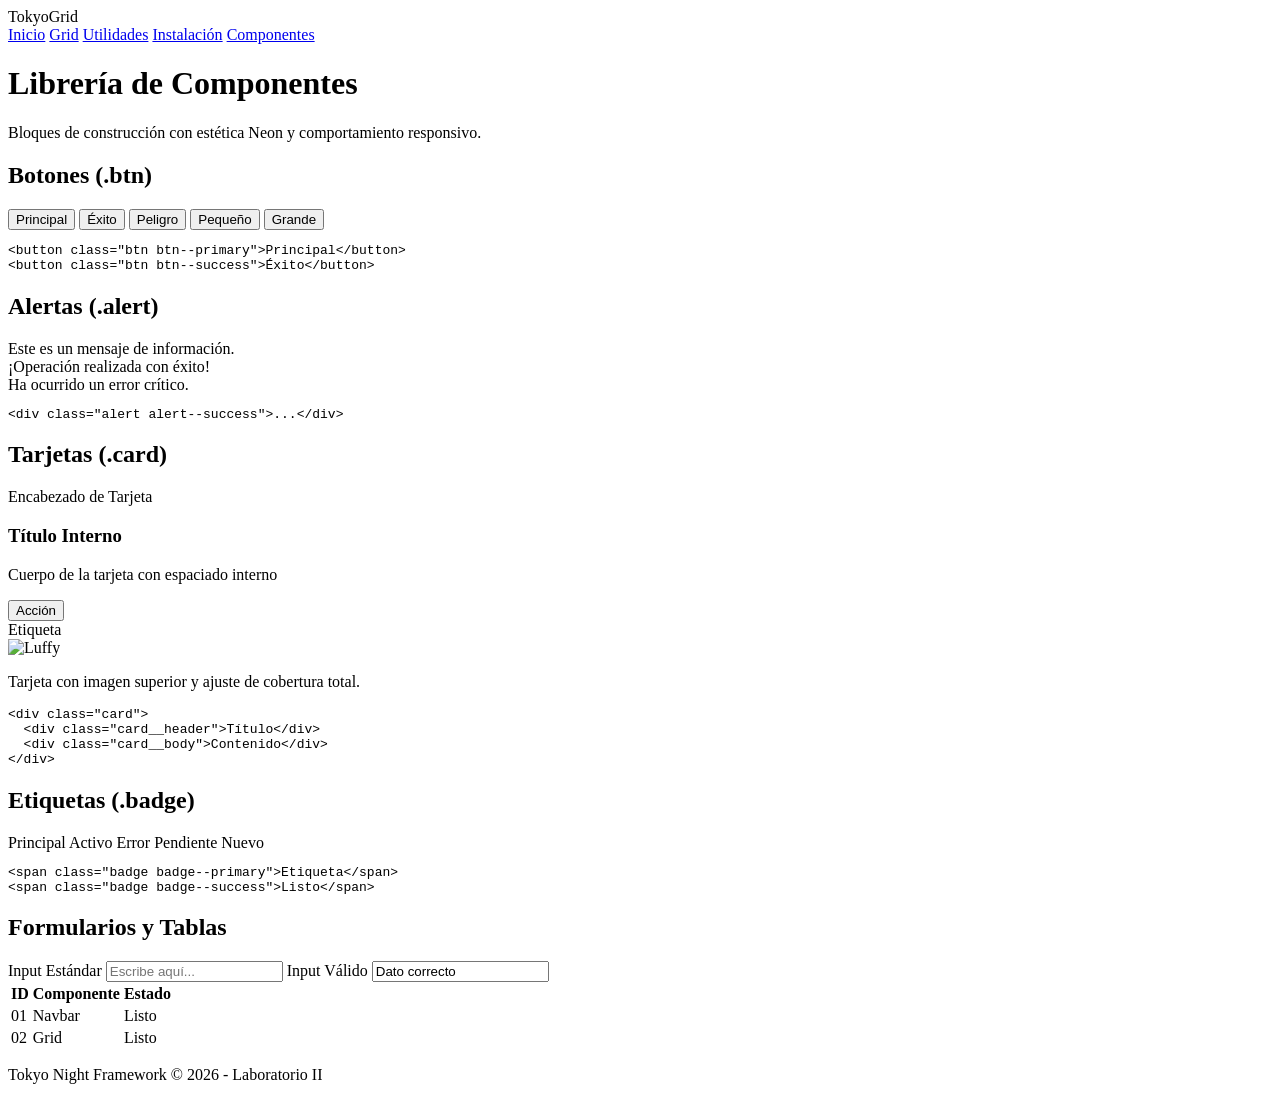
==== docs/components.html @ a8d88ed3 "Documentacion finalizada" ====
<!DOCTYPE html>
<html lang="es">
<head>
    <meta charset="UTF-8">
    <meta name="viewport" content="width=device-width, initial-scale=1.0">
    <title>Tokyo Night - Componentes</title>
    <link rel="stylesheet" href="../css/style.css">
</head>
<body class="bg-main text-main">
    <nav class="navbar">
      <div class="navbar__logo pl-4">
        Tokyo<span class="text-primary ml-1">Grid</span>
      </div>
      <div class="navbar__menu pr-4">
        <a href="index.html">Inicio</a>
        <a href="grid.html" class="text-info">Grid</a>
        <a href="utilities.html">Utilidades</a>
        <a href="installation.html">Instalación</a>
        <a href="components.html" class="text-info">Componentes</a>
      </div>
    </nav>

    <main class="container mt-7">
        <header class="mb-7">
            <h1 class="fs-1 text-primary fw-bold">Librería de Componentes</h1>
            <p class="fs-4 mt-2 text-info">Bloques de construcción con estética Neon y comportamiento responsivo.</p>
        </header>

        <section class="mb-7">
            <h2 class="fs-2 text-primary pb-2 mb-4 border-bottom">Botones (.btn)</h2>
            <div class="bg-secondary p-5 rounded border mb-4 shadow">
                <div class="d-flex gap-3 flex-wrap justify-center">
                    <button class="btn btn--primary">Principal</button>
                    <button class="btn btn--success">Éxito</button>
                    <button class="btn btn--danger">Peligro</button>
                    <button class="btn btn--primary btn--sm">Pequeño</button>
                    <button class="btn btn--primary btn--lg">Grande</button>
                </div>
            </div>
            <pre class="bg-secondary p-4 rounded border text-success shadow overflow-x-auto"><code>&lt;button class="btn btn--primary"&gt;Principal&lt;/button&gt;
&lt;button class="btn btn--success"&gt;Éxito&lt;/button&gt;</code></pre>
        </section>

        <section class="mb-7">
            <h2 class="fs-2 text-primary pb-2 mb-4 border-bottom">Alertas (.alert)</h2>
            <div class="bg-main p-4 border rounded mb-4">
                <div class="alert alert--info">Este es un mensaje de información.</div>
                <div class="alert alert--success">¡Operación realizada con éxito!</div>
                <div class="alert alert--danger">Ha ocurrido un error crítico.</div>
            </div>
            <pre class="bg-secondary p-4 rounded border text-success shadow overflow-x-auto"><code>&lt;div class="alert alert--success"&gt;...&lt;/div&gt;</code></pre>
        </section>

        <section class="mb-7">
            <h2 class="fs-2 text-primary pb-2 mb-4 border-bottom">Tarjetas (.card)</h2>
            <div class="row">
                <div class="col-12 col-lg-6 mb-4">
                    <div class="card h-100">
                        <div class="card__header text-secondary text-center fw-bold">Encabezado de Tarjeta</div>
                        <div class="card__body p-5">
                            <h3 class="text-primary mb-3 fs-3">Título Interno</h3>
                            <p class="text-main mb-4">Cuerpo de la tarjeta con espaciado interno</p>
                            <button class="btn btn--primary btn--sm">Acción</button>
                        </div>
                        <div class="card__footer">
                            <span class="badge badge--primary">Etiqueta</span>
                        </div>
                    </div>
                </div>
                <div class="col-12 col-lg-6 mb-4">
                    <div class="card h-100">
                        <div class="card__img">
                            <img src="https://preview.redd.it/manga-colored-luffy-done-by-me-v0-aye4n06gyhqc1.jpg?width=640&crop=smart&auto=webp&s=9b282a5978fe5243f90673b90d4f3b645756d892" alt="Luffy">
                        </div>
                        <div class="card__body p-5">
                            <p class="text-main">Tarjeta con imagen superior y ajuste de cobertura total.</p>
                        </div>
                    </div>
                </div>
            </div>
            <pre class="bg-secondary p-4 rounded border text-success shadow overflow-x-auto"><code>&lt;div class="card"&gt;
  &lt;div class="card__header"&gt;Título&lt;/div&gt;
  &lt;div class="card__body"&gt;Contenido&lt;/div&gt;
&lt;/div&gt;</code></pre>
        </section>

        <section class="mb-7">
            <h2 class="fs-2 text-primary pb-2 mb-4 border-bottom">Etiquetas (.badge)</h2>
            <div class="bg-secondary p-5 rounded border mb-4 shadow">
                <div class="d-flex gap-3 flex-wrap justify-center">
                    <span class="badge badge--primary">Principal</span>
                    <span class="badge badge--success">Activo</span>
                    <span class="badge badge--danger">Error</span>
                    <span class="badge badge--warning">Pendiente</span>
                    <span class="badge badge--info">Nuevo</span>
                </div>
            </div>
            <pre class="bg-secondary p-4 rounded border text-success shadow overflow-x-auto"><code>&lt;span class="badge badge--primary"&gt;Etiqueta&lt;/span&gt;
&lt;span class="badge badge--success"&gt;Listo&lt;/span&gt;</code></pre>
        </section>

        <section class="mb-7">
            <h2 class="fs-2 text-primary pb-2 mb-4 border-bottom">Formularios y Tablas</h2>
            <div class="row">
                <div class="col-12 col-lg-5 mb-4">
                    <div class="bg-secondary p-5 rounded border h-100">
                        <label class="d-block mb-2 text-info">Input Estándar</label>
                        <input type="text" class="input mb-4" placeholder="Escribe aquí...">
                        
                        <label class="d-block mb-2 text-success">Input Válido</label>
                        <input type="text" class="input input--valid" value="Dato correcto">
                    </div>
                </div>
                <div class="col-12 col-lg-7 mb-4">
                    <div class="overflow-x-auto">
                        <table class="table">
                            <thead>
                                <tr>
                                    <th>ID</th>
                                    <th>Componente</th>
                                    <th>Estado</th>
                                </tr>
                            </thead>
                            <tbody>
                                <tr>
                                    <td>01</td>
                                    <td>Navbar</td>
                                    <td><span class="badge badge--success">Listo</span></td>
                                </tr>
                                <tr>
                                    <td>02</td>
                                    <td>Grid</td>
                                    <td><span class="badge badge--success">Listo</span></td>
                                </tr>
                            </tbody>
                        </table>
                    </div>
                </div>
            </div>
        </section>
    </main>

   <footer class="bg-secondary text-center p-6 mt-7 border-0">
      <p class="text-info fw-bold">
        Tokyo Night Framework &copy; 2026 - Laboratorio II
      </p>
    </footer>
</body>
</html>
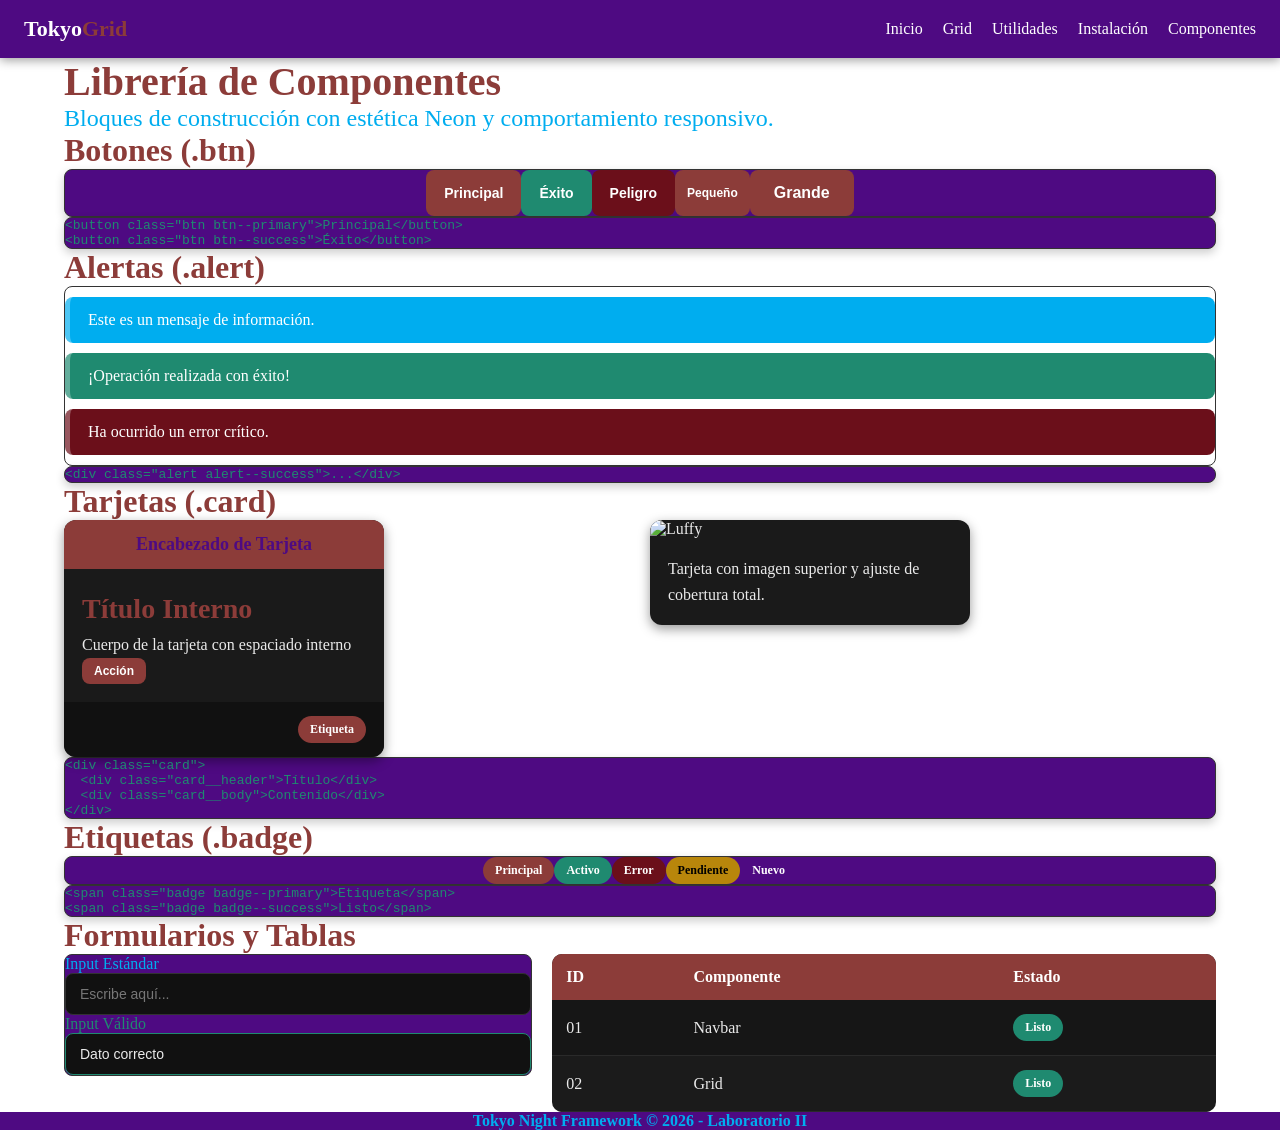
==== commit 72015202: "Rutas absolutas para github pages" ====
--- a/docs/components.html
+++ b/docs/components.html
@@ -1,12 +1,12 @@
-<!DOCTYPE html>
+<!doctype html>
 <html lang="es">
-<head>
-    <meta charset="UTF-8">
-    <meta name="viewport" content="width=device-width, initial-scale=1.0">
+  <head>
+    <meta charset="UTF-8" />
+    <meta name="viewport" content="width=device-width, initial-scale=1.0" />
     <title>Tokyo Night - Componentes</title>
-    <link rel="stylesheet" href="../css/style.css">
-</head>
-<body class="bg-main text-main">
+    <link rel="stylesheet" href="https://natanael-ym23003.github.io/tokyo-sass-library/sass/main.css">
+  </head>
+  <body class="bg-main text-main">
     <nav class="navbar">
       <div class="navbar__logo pl-4">
         Tokyo<span class="text-primary ml-1">Grid</span>
@@ -21,129 +21,170 @@
     </nav>
 
     <main class="container mt-7">
-        <header class="mb-7">
-            <h1 class="fs-1 text-primary fw-bold">Librería de Componentes</h1>
-            <p class="fs-4 mt-2 text-info">Bloques de construcción con estética Neon y comportamiento responsivo.</p>
-        </header>
+      <header class="mb-7">
+        <h1 class="fs-1 text-primary fw-bold">Librería de Componentes</h1>
+        <p class="fs-4 mt-2 text-info">
+          Bloques de construcción con estética Neon y comportamiento responsivo.
+        </p>
+      </header>
 
-        <section class="mb-7">
-            <h2 class="fs-2 text-primary pb-2 mb-4 border-bottom">Botones (.btn)</h2>
-            <div class="bg-secondary p-5 rounded border mb-4 shadow">
-                <div class="d-flex gap-3 flex-wrap justify-center">
-                    <button class="btn btn--primary">Principal</button>
-                    <button class="btn btn--success">Éxito</button>
-                    <button class="btn btn--danger">Peligro</button>
-                    <button class="btn btn--primary btn--sm">Pequeño</button>
-                    <button class="btn btn--primary btn--lg">Grande</button>
-                </div>
+      <section class="mb-7">
+        <h2 class="fs-2 text-primary pb-2 mb-4 border-bottom">
+          Botones (.btn)
+        </h2>
+        <div class="bg-secondary p-5 rounded border mb-4 shadow">
+          <div class="d-flex gap-3 flex-wrap justify-center">
+            <button class="btn btn--primary">Principal</button>
+            <button class="btn btn--success">Éxito</button>
+            <button class="btn btn--danger">Peligro</button>
+            <button class="btn btn--primary btn--sm">Pequeño</button>
+            <button class="btn btn--primary btn--lg">Grande</button>
+          </div>
+        </div>
+        <pre
+          class="bg-secondary p-4 rounded border text-success shadow overflow-x-auto"
+        ><code>&lt;button class="btn btn--primary"&gt;Principal&lt;/button&gt;
+&lt;button class="btn btn--success"&gt;Éxito&lt;/button&gt;</code></pre>
+      </section>
+
+      <section class="mb-7">
+        <h2 class="fs-2 text-primary pb-2 mb-4 border-bottom">
+          Alertas (.alert)
+        </h2>
+        <div class="bg-main p-4 border rounded mb-4">
+          <div class="alert alert--info">
+            Este es un mensaje de información.
+          </div>
+          <div class="alert alert--success">
+            ¡Operación realizada con éxito!
+          </div>
+          <div class="alert alert--danger">Ha ocurrido un error crítico.</div>
+        </div>
+        <pre
+          class="bg-secondary p-4 rounded border text-success shadow overflow-x-auto"
+        ><code>&lt;div class="alert alert--success"&gt;...&lt;/div&gt;</code></pre>
+      </section>
+
+      <section class="mb-7">
+        <h2 class="fs-2 text-primary pb-2 mb-4 border-bottom">
+          Tarjetas (.card)
+        </h2>
+        <div class="row">
+          <div class="col-12 col-lg-6 mb-4">
+            <div class="card h-100">
+              <div class="card__header text-secondary text-center fw-bold">
+                Encabezado de Tarjeta
+              </div>
+              <div class="card__body p-5">
+                <h3 class="text-primary mb-3 fs-3">Título Interno</h3>
+                <p class="text-main mb-4">
+                  Cuerpo de la tarjeta con espaciado interno
+                </p>
+                <button class="btn btn--primary btn--sm">Acción</button>
+              </div>
+              <div class="card__footer">
+                <span class="badge badge--primary">Etiqueta</span>
+              </div>
             </div>
-            <pre class="bg-secondary p-4 rounded border text-success shadow overflow-x-auto"><code>&lt;button class="btn btn--primary"&gt;Principal&lt;/button&gt;
-&lt;button class="btn btn--success"&gt;Éxito&lt;/button&gt;</code></pre>
-        </section>
-
-        <section class="mb-7">
-            <h2 class="fs-2 text-primary pb-2 mb-4 border-bottom">Alertas (.alert)</h2>
-            <div class="bg-main p-4 border rounded mb-4">
-                <div class="alert alert--info">Este es un mensaje de información.</div>
-                <div class="alert alert--success">¡Operación realizada con éxito!</div>
-                <div class="alert alert--danger">Ha ocurrido un error crítico.</div>
+          </div>
+          <div class="col-12 col-lg-6 mb-4">
+            <div class="card h-100">
+              <div class="card__img">
+                <img
+                  src="https://preview.redd.it/manga-colored-luffy-done-by-me-v0-aye4n06gyhqc1.jpg?width=640&crop=smart&auto=webp&s=9b282a5978fe5243f90673b90d4f3b645756d892"
+                  alt="Luffy"
+                />
+              </div>
+              <div class="card__body p-5">
+                <p class="text-main">
+                  Tarjeta con imagen superior y ajuste de cobertura total.
+                </p>
+              </div>
             </div>
-            <pre class="bg-secondary p-4 rounded border text-success shadow overflow-x-auto"><code>&lt;div class="alert alert--success"&gt;...&lt;/div&gt;</code></pre>
-        </section>
-
-        <section class="mb-7">
-            <h2 class="fs-2 text-primary pb-2 mb-4 border-bottom">Tarjetas (.card)</h2>
-            <div class="row">
-                <div class="col-12 col-lg-6 mb-4">
-                    <div class="card h-100">
-                        <div class="card__header text-secondary text-center fw-bold">Encabezado de Tarjeta</div>
-                        <div class="card__body p-5">
-                            <h3 class="text-primary mb-3 fs-3">Título Interno</h3>
-                            <p class="text-main mb-4">Cuerpo de la tarjeta con espaciado interno</p>
-                            <button class="btn btn--primary btn--sm">Acción</button>
-                        </div>
-                        <div class="card__footer">
-                            <span class="badge badge--primary">Etiqueta</span>
-                        </div>
-                    </div>
-                </div>
-                <div class="col-12 col-lg-6 mb-4">
-                    <div class="card h-100">
-                        <div class="card__img">
-                            <img src="https://preview.redd.it/manga-colored-luffy-done-by-me-v0-aye4n06gyhqc1.jpg?width=640&crop=smart&auto=webp&s=9b282a5978fe5243f90673b90d4f3b645756d892" alt="Luffy">
-                        </div>
-                        <div class="card__body p-5">
-                            <p class="text-main">Tarjeta con imagen superior y ajuste de cobertura total.</p>
-                        </div>
-                    </div>
-                </div>
-            </div>
-            <pre class="bg-secondary p-4 rounded border text-success shadow overflow-x-auto"><code>&lt;div class="card"&gt;
+          </div>
+        </div>
+        <pre
+          class="bg-secondary p-4 rounded border text-success shadow overflow-x-auto"
+        ><code>&lt;div class="card"&gt;
   &lt;div class="card__header"&gt;Título&lt;/div&gt;
   &lt;div class="card__body"&gt;Contenido&lt;/div&gt;
 &lt;/div&gt;</code></pre>
-        </section>
+      </section>
 
-        <section class="mb-7">
-            <h2 class="fs-2 text-primary pb-2 mb-4 border-bottom">Etiquetas (.badge)</h2>
-            <div class="bg-secondary p-5 rounded border mb-4 shadow">
-                <div class="d-flex gap-3 flex-wrap justify-center">
-                    <span class="badge badge--primary">Principal</span>
-                    <span class="badge badge--success">Activo</span>
-                    <span class="badge badge--danger">Error</span>
-                    <span class="badge badge--warning">Pendiente</span>
-                    <span class="badge badge--info">Nuevo</span>
-                </div>
+      <section class="mb-7">
+        <h2 class="fs-2 text-primary pb-2 mb-4 border-bottom">
+          Etiquetas (.badge)
+        </h2>
+        <div class="bg-secondary p-5 rounded border mb-4 shadow">
+          <div class="d-flex gap-3 flex-wrap justify-center">
+            <span class="badge badge--primary">Principal</span>
+            <span class="badge badge--success">Activo</span>
+            <span class="badge badge--danger">Error</span>
+            <span class="badge badge--warning">Pendiente</span>
+            <span class="badge badge--info">Nuevo</span>
+          </div>
+        </div>
+        <pre
+          class="bg-secondary p-4 rounded border text-success shadow overflow-x-auto"
+        ><code>&lt;span class="badge badge--primary"&gt;Etiqueta&lt;/span&gt;
+&lt;span class="badge badge--success"&gt;Listo&lt;/span&gt;</code></pre>
+      </section>
+
+      <section class="mb-7">
+        <h2 class="fs-2 text-primary pb-2 mb-4 border-bottom">
+          Formularios y Tablas
+        </h2>
+        <div class="row">
+          <div class="col-12 col-lg-5 mb-4">
+            <div class="bg-secondary p-5 rounded border h-100">
+              <label class="d-block mb-2 text-info">Input Estándar</label>
+              <input
+                type="text"
+                class="input mb-4"
+                placeholder="Escribe aquí..."
+              />
+
+              <label class="d-block mb-2 text-success">Input Válido</label>
+              <input
+                type="text"
+                class="input input--valid"
+                value="Dato correcto"
+              />
             </div>
-            <pre class="bg-secondary p-4 rounded border text-success shadow overflow-x-auto"><code>&lt;span class="badge badge--primary"&gt;Etiqueta&lt;/span&gt;
-&lt;span class="badge badge--success"&gt;Listo&lt;/span&gt;</code></pre>
-        </section>
-
-        <section class="mb-7">
-            <h2 class="fs-2 text-primary pb-2 mb-4 border-bottom">Formularios y Tablas</h2>
-            <div class="row">
-                <div class="col-12 col-lg-5 mb-4">
-                    <div class="bg-secondary p-5 rounded border h-100">
-                        <label class="d-block mb-2 text-info">Input Estándar</label>
-                        <input type="text" class="input mb-4" placeholder="Escribe aquí...">
-                        
-                        <label class="d-block mb-2 text-success">Input Válido</label>
-                        <input type="text" class="input input--valid" value="Dato correcto">
-                    </div>
-                </div>
-                <div class="col-12 col-lg-7 mb-4">
-                    <div class="overflow-x-auto">
-                        <table class="table">
-                            <thead>
-                                <tr>
-                                    <th>ID</th>
-                                    <th>Componente</th>
-                                    <th>Estado</th>
-                                </tr>
-                            </thead>
-                            <tbody>
-                                <tr>
-                                    <td>01</td>
-                                    <td>Navbar</td>
-                                    <td><span class="badge badge--success">Listo</span></td>
-                                </tr>
-                                <tr>
-                                    <td>02</td>
-                                    <td>Grid</td>
-                                    <td><span class="badge badge--success">Listo</span></td>
-                                </tr>
-                            </tbody>
-                        </table>
-                    </div>
-                </div>
+          </div>
+          <div class="col-12 col-lg-7 mb-4">
+            <div class="overflow-x-auto">
+              <table class="table">
+                <thead>
+                  <tr>
+                    <th>ID</th>
+                    <th>Componente</th>
+                    <th>Estado</th>
+                  </tr>
+                </thead>
+                <tbody>
+                  <tr>
+                    <td>01</td>
+                    <td>Navbar</td>
+                    <td><span class="badge badge--success">Listo</span></td>
+                  </tr>
+                  <tr>
+                    <td>02</td>
+                    <td>Grid</td>
+                    <td><span class="badge badge--success">Listo</span></td>
+                  </tr>
+                </tbody>
+              </table>
             </div>
-        </section>
+          </div>
+        </div>
+      </section>
     </main>
 
-   <footer class="bg-secondary text-center p-6 mt-7 border-0">
+    <footer class="bg-secondary text-center p-6 mt-7 border-0">
       <p class="text-info fw-bold">
         Tokyo Night Framework &copy; 2026 - Laboratorio II
       </p>
     </footer>
-</body>
-</html>+  </body>
+</html>
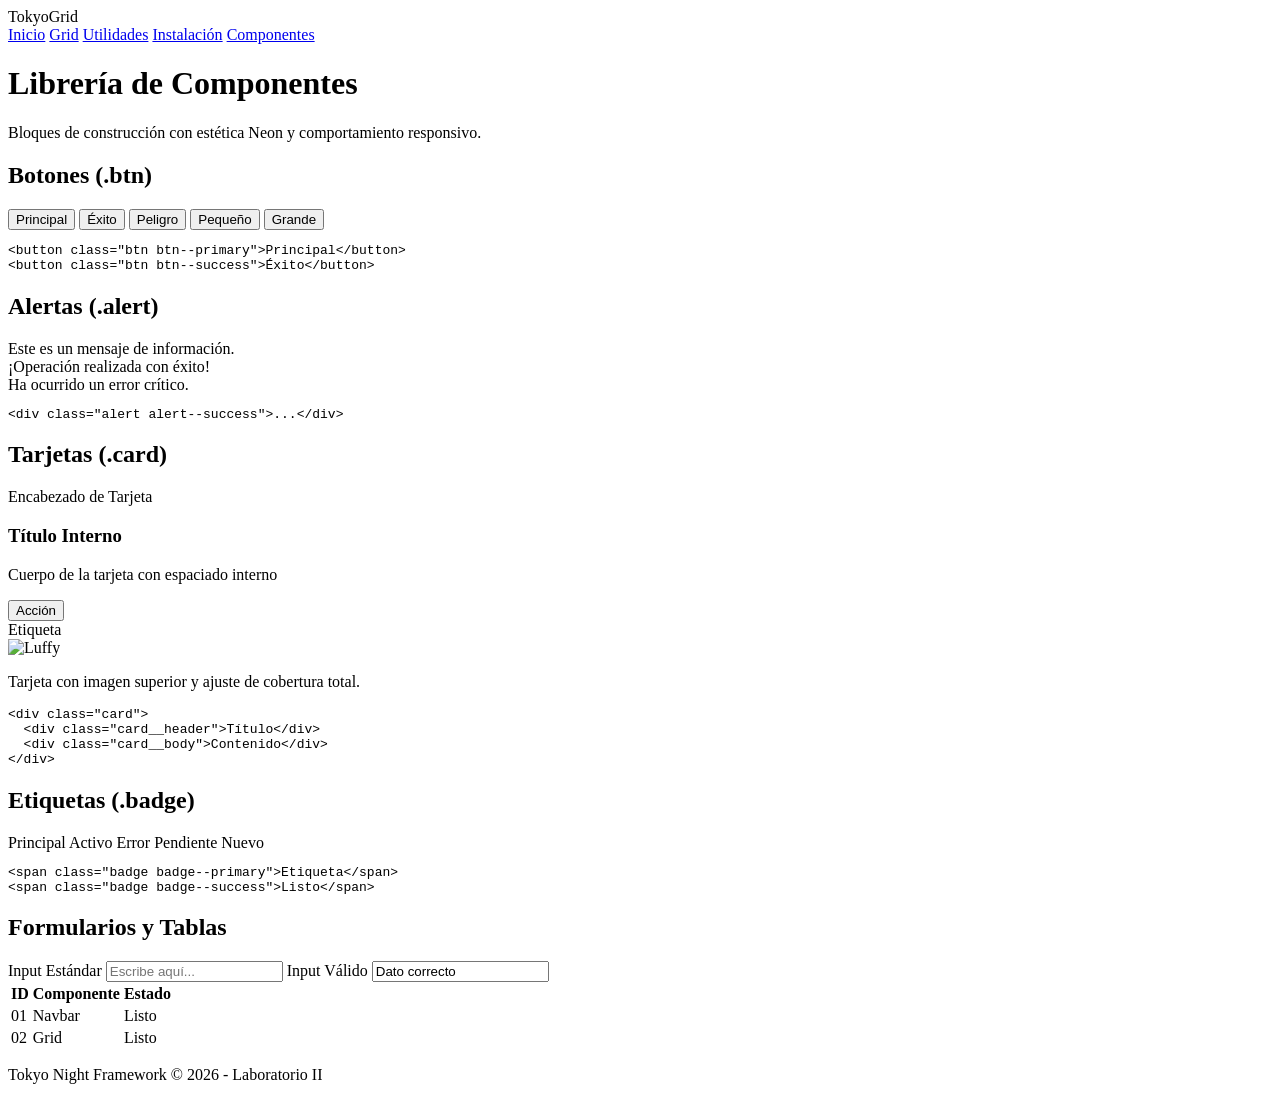
==== commit 085f389c: "Cambios en ruta para github pages" ====
--- a/docs/components.html
+++ b/docs/components.html
@@ -4,7 +4,7 @@
     <meta charset="UTF-8" />
     <meta name="viewport" content="width=device-width, initial-scale=1.0" />
     <title>Tokyo Night - Componentes</title>
-    <link rel="stylesheet" href="https://natanael-ym23003.github.io/tokyo-sass-library/sass/main.css">
+    <link rel="stylesheet" href="https://natanael-ym23003.github.io/tokyo-sass-library/css/style.css">
   </head>
   <body class="bg-main text-main">
     <nav class="navbar">
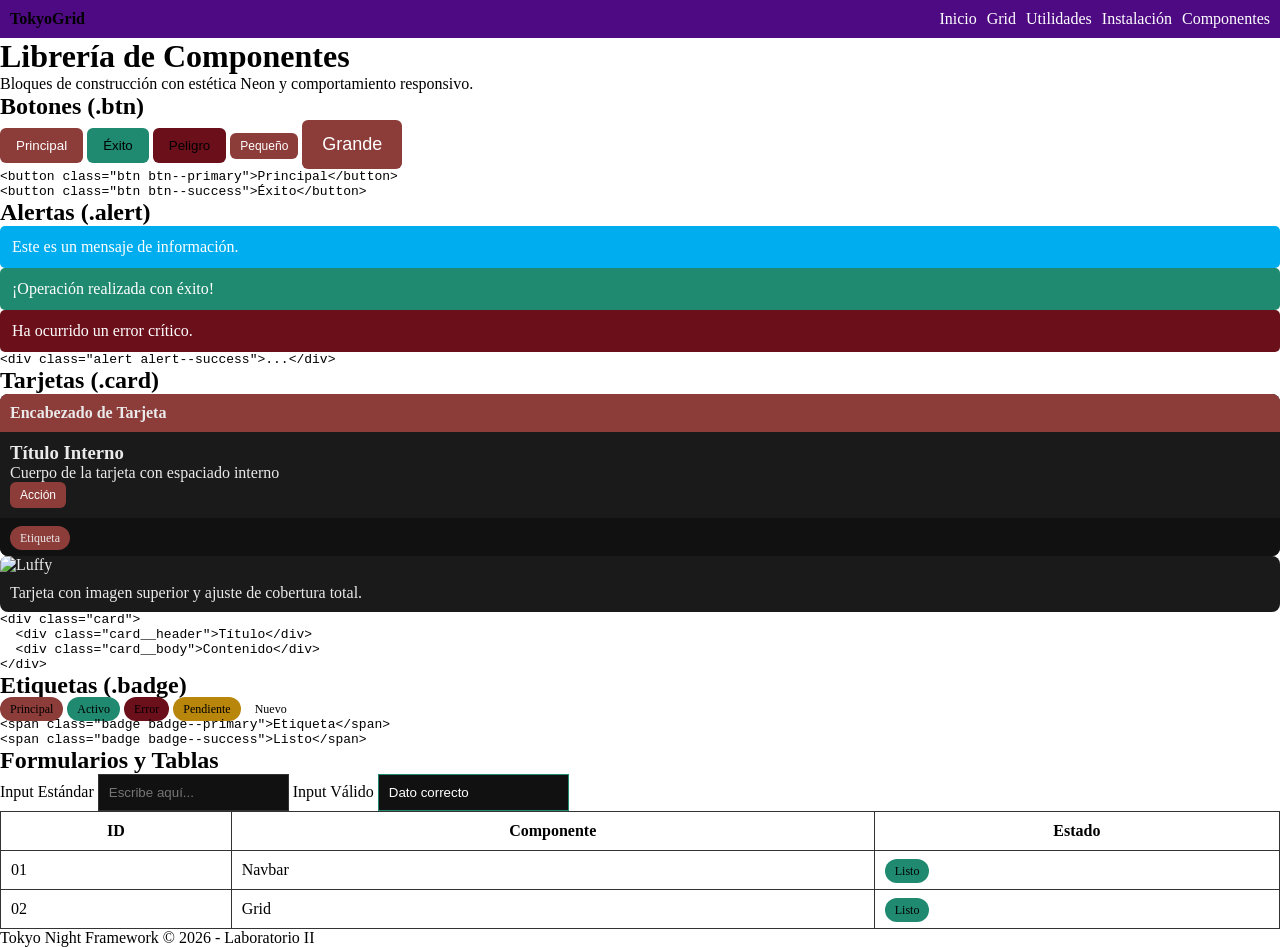
==== commit a8877177: "Cambios en ruta github pages confusion" ====
--- a/docs/components.html
+++ b/docs/components.html
@@ -4,7 +4,7 @@
     <meta charset="UTF-8" />
     <meta name="viewport" content="width=device-width, initial-scale=1.0" />
     <title>Tokyo Night - Componentes</title>
-    <link rel="stylesheet" href="https://natanael-ym23003.github.io/tokyo-sass-library/css/style.css">
+    <link rel="stylesheet" href="https://natanael-ym23003.github.io/tokyo-sass-library/css/main.css">
   </head>
   <body class="bg-main text-main">
     <nav class="navbar">
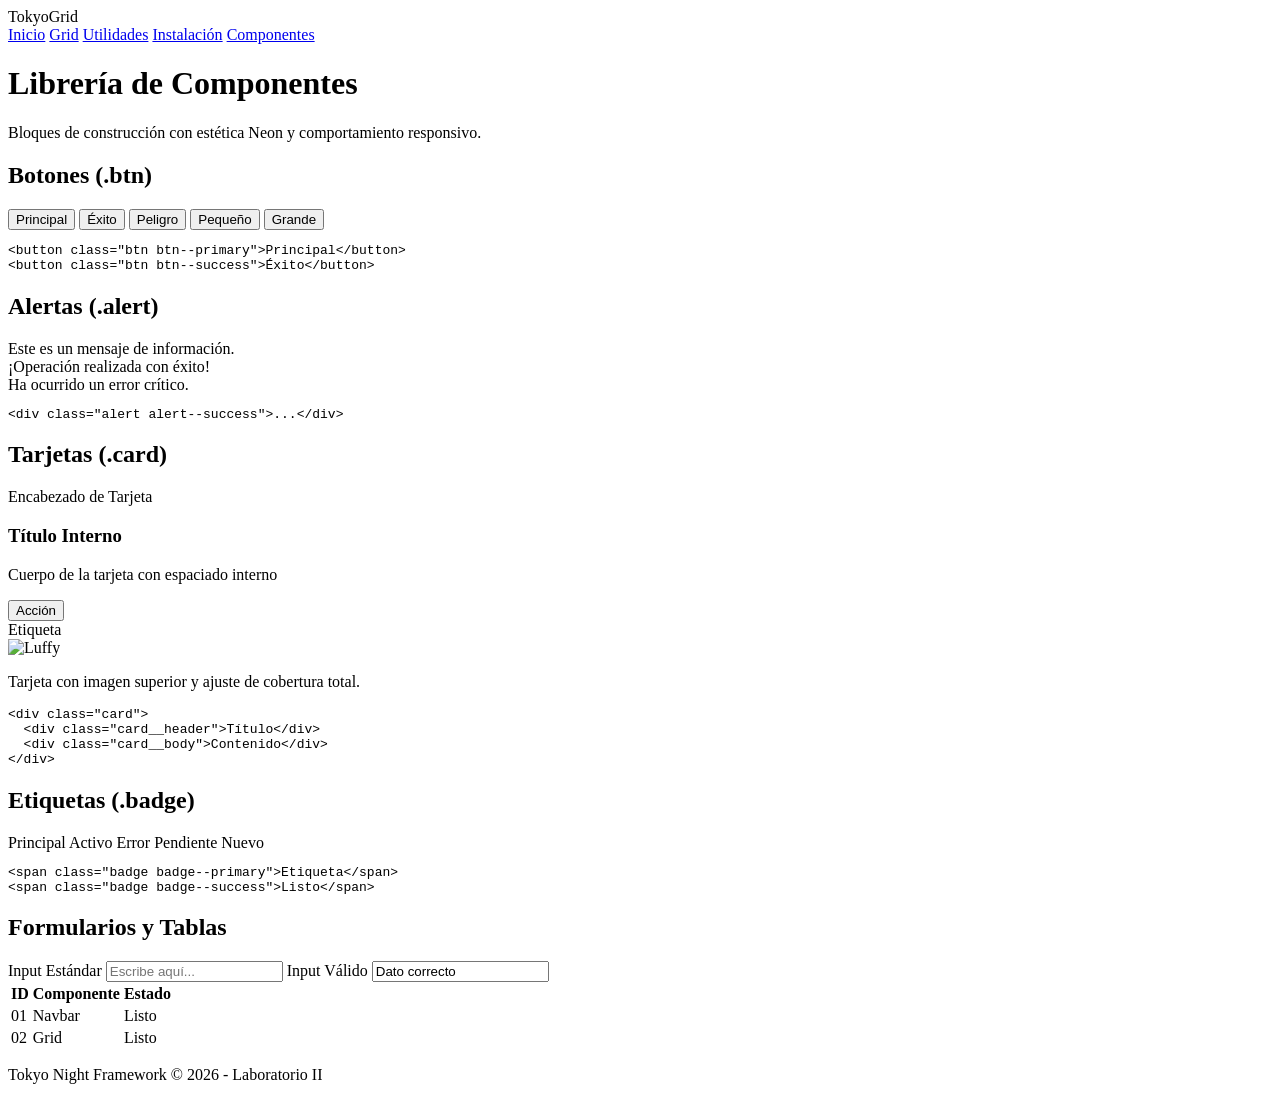
==== commit 1611b25c: "xd" ====
--- a/docs/components.html
+++ b/docs/components.html
@@ -4,7 +4,7 @@
     <meta charset="UTF-8" />
     <meta name="viewport" content="width=device-width, initial-scale=1.0" />
     <title>Tokyo Night - Componentes</title>
-    <link rel="stylesheet" href="https://natanael-ym23003.github.io/tokyo-sass-library/css/main.css">
+    <link rel="stylesheet" href="../css/style.css">
   </head>
   <body class="bg-main text-main">
     <nav class="navbar">
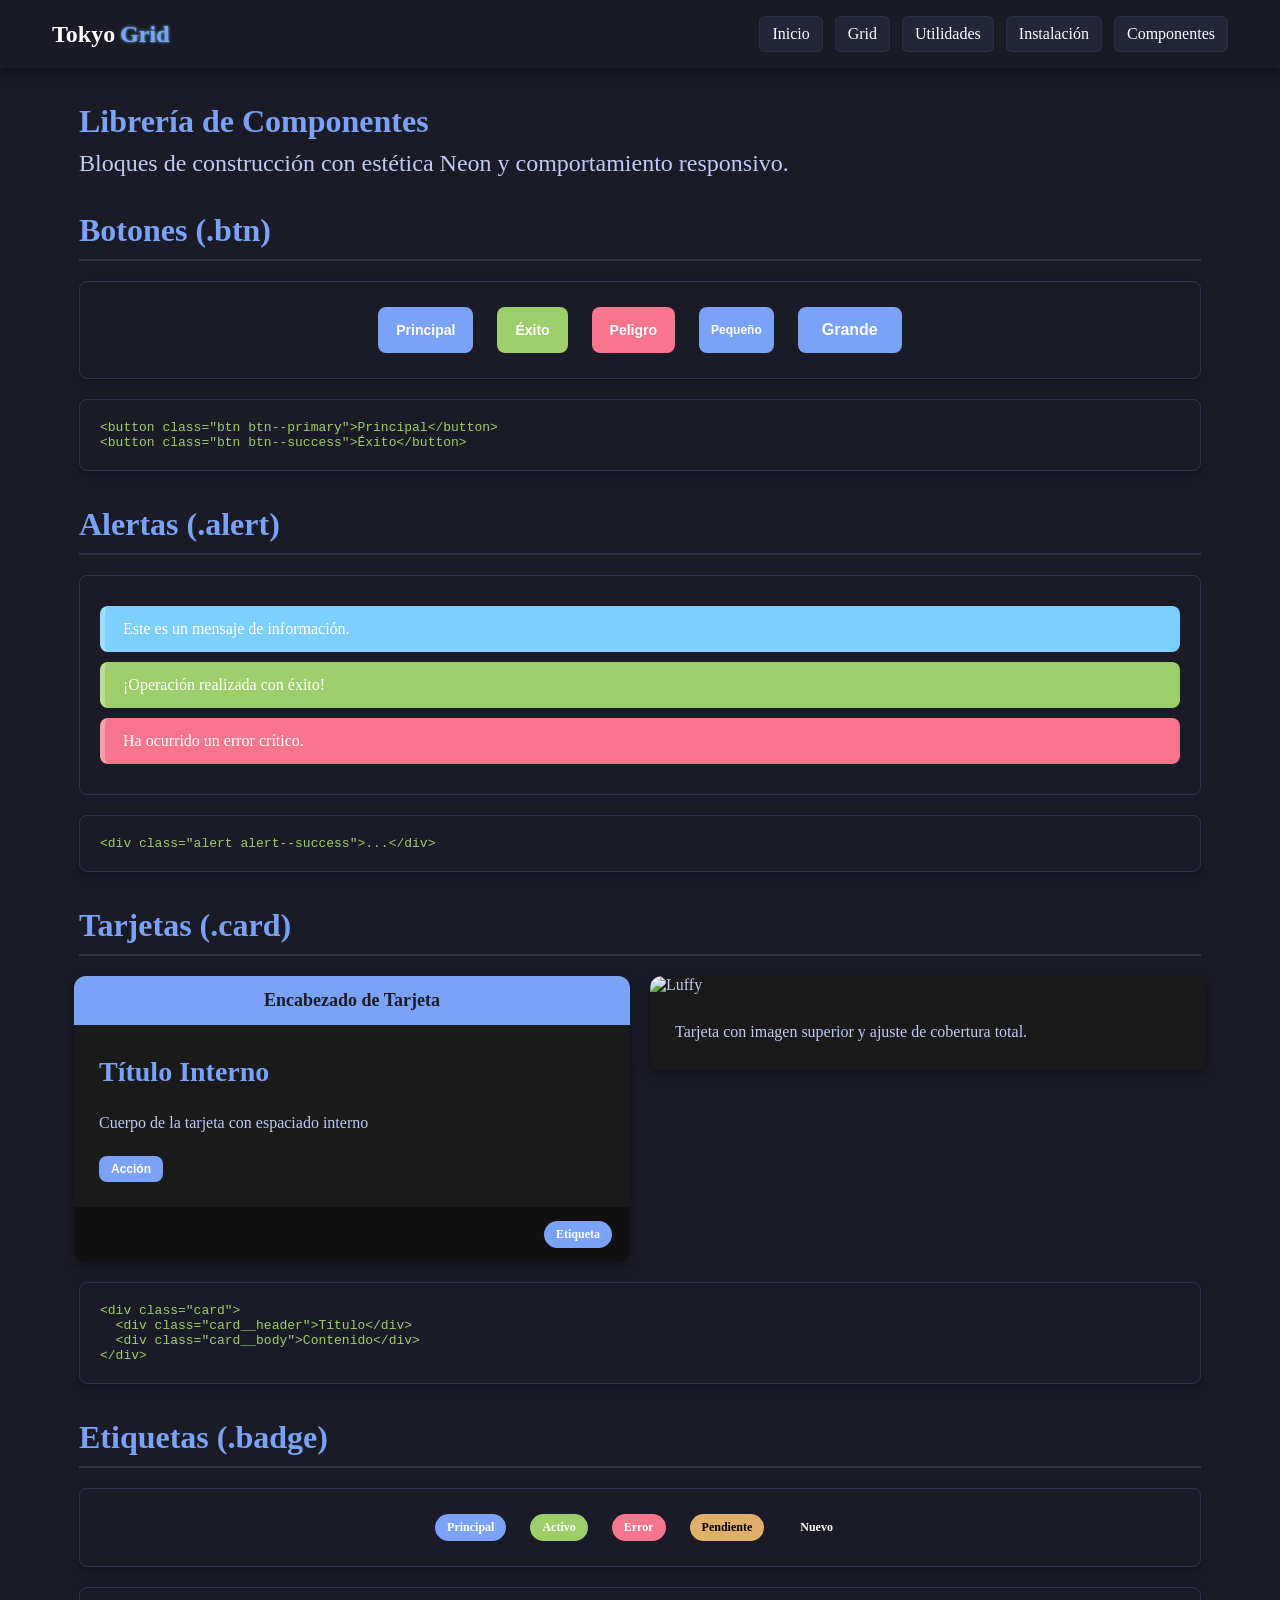
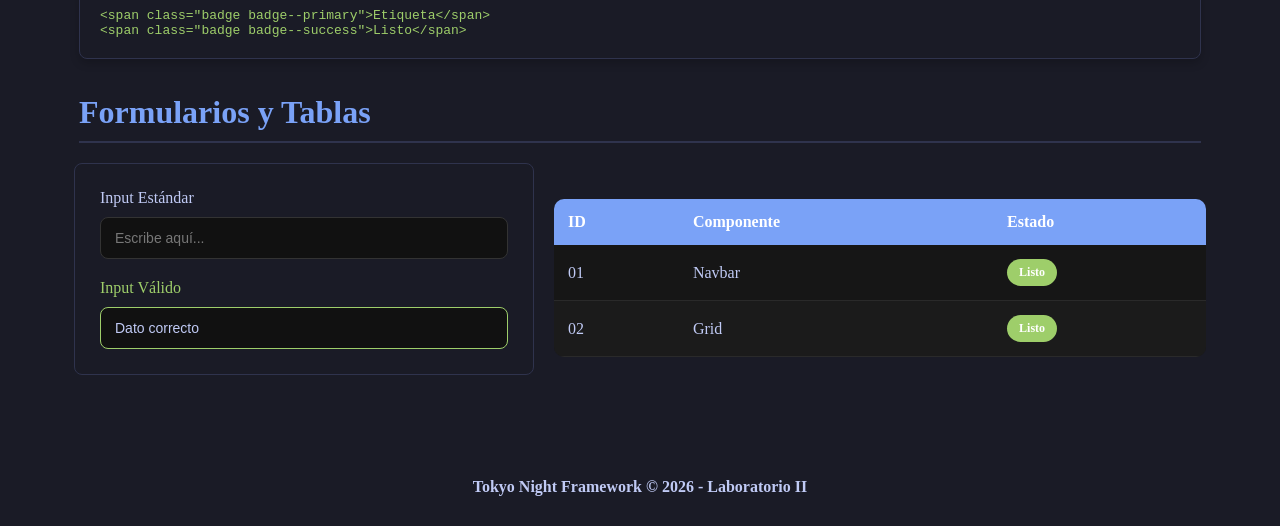
==== commit fbc78487: "Cambios finales sobre formateo de codigo y comentarios" ====
--- a/docs/components.html
+++ b/docs/components.html
@@ -4,7 +4,10 @@
     <meta charset="UTF-8" />
     <meta name="viewport" content="width=device-width, initial-scale=1.0" />
     <title>Tokyo Night - Componentes</title>
-    <link rel="stylesheet" href="../css/style.css">
+    <link
+      rel="stylesheet"
+      href="https://natanael-ym23003.github.io/tokyo-sass-library/css/style.css"
+    />
   </head>
   <body class="bg-main text-main">
     <nav class="navbar">
